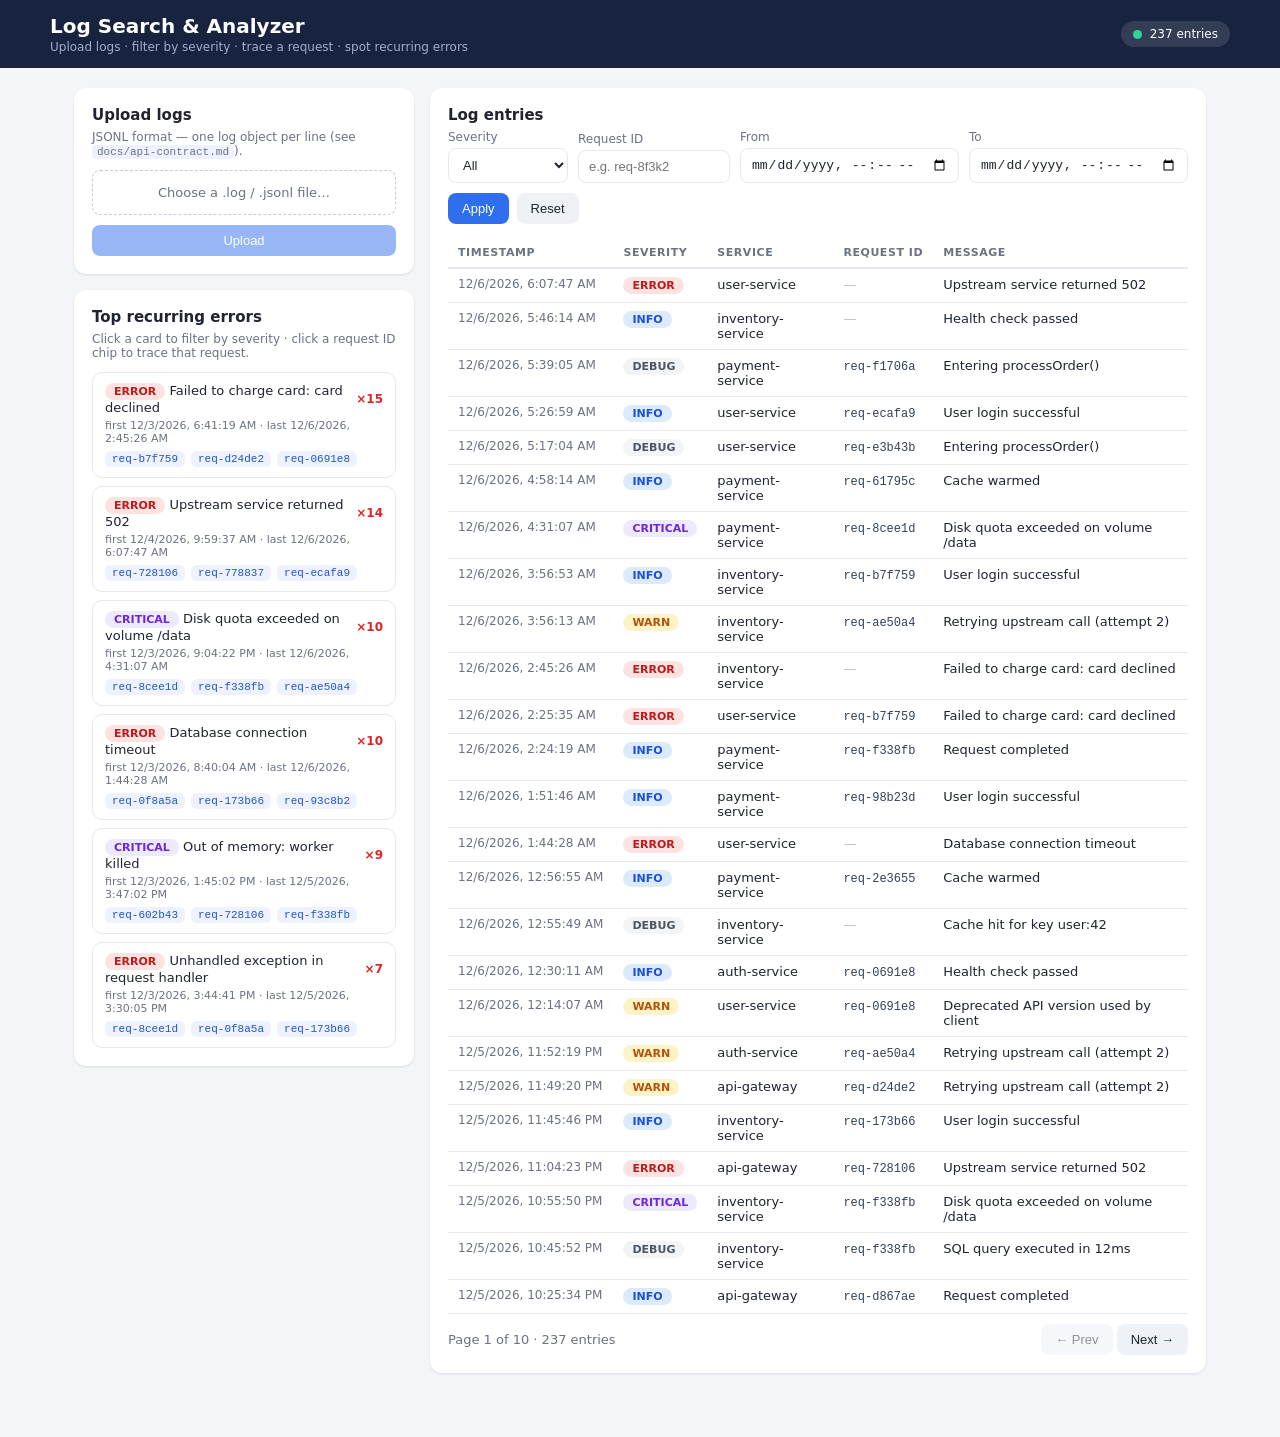
==== frontend/index.html @ 51cb8a6e "initial push for frontend" ====
<!DOCTYPE html>
<html lang="en">
  <head>
    <meta charset="UTF-8" />
    <meta name="viewport" content="width=device-width, initial-scale=1.0" />
    <title>Log Search &amp; Analyzer</title>
    <link rel="stylesheet" href="css/styles.css" />
  </head>
  <body>
    <header class="topbar">
      <div class="topbar-inner">
        <div>
          <h1 class="app-title">Log Search &amp; Analyzer</h1>
          <p class="app-sub">Upload logs · filter by severity · trace a request · spot recurring errors</p>
        </div>
        <div id="healthBadge" class="health-badge health-unknown">
          <span class="dot"></span><span id="healthText">checking…</span>
        </div>
      </div>
    </header>

    <main class="layout">
      <!-- LEFT COLUMN -->
      <section class="col-side">
        <!-- Upload -->
        <div class="card">
          <h2>Upload logs</h2>
          <p class="hint">JSONL format — one log object per line (see <code>docs/api-contract.md</code>).</p>
          <form id="uploadForm">
            <label class="file-drop" for="fileInput">
              <input type="file" id="fileInput" accept=".log,.jsonl,.txt" hidden />
              <span id="fileName" class="file-name">Choose a .log / .jsonl file…</span>
            </label>
            <button type="submit" id="uploadBtn" class="btn btn-primary" disabled>Upload</button>
          </form>
          <div id="uploadResult" class="upload-result hidden"></div>
        </div>

        <!-- Recurring errors -->
        <div class="card">
          <h2>Top recurring errors</h2>
          <p class="hint">Click a card to filter by severity · click a request ID chip to trace that request.</p>
          <div id="statsLoading" class="state-box">Loading error stats…</div>
          <div id="statsEmpty" class="state-box hidden">No errors recorded — nothing is on fire.</div>
          <div id="statsError" class="state-box state-error hidden">
            Could not load stats. <button class="btn-link" id="statsRetry">Retry</button>
          </div>
          <ul id="statsList" class="stats-list hidden"></ul>
        </div>
      </section>

      <!-- MAIN COLUMN -->
      <section class="col-main">
        <!-- Filters -->
        <div class="card">
          <h2>Log entries</h2>
          <div class="filters">
            <label>
              Severity
              <select id="severity">
                <option value="">All</option>
                <option>DEBUG</option>
                <option>INFO</option>
                <option>WARN</option>
                <option>ERROR</option>
                <option>CRITICAL</option>
              </select>
            </label>
            <label class="grow">
              Request ID
              <input type="search" id="requestId" placeholder="e.g. req-8f3k2" />
            </label>
            <label>
              From
              <input type="datetime-local" id="dateFrom" />
            </label>
            <label>
              To
              <input type="datetime-local" id="dateTo" />
            </label>
            <div class="filter-actions">
              <button id="applyBtn" class="btn btn-primary">Apply</button>
              <button id="resetBtn" class="btn btn-ghost">Reset</button>
            </div>
          </div>

          <!-- Table + states -->
          <div class="table-wrap">
            <table class="log-table">
              <thead>
                <tr>
                  <th class="col-ts">Timestamp</th>
                  <th>Severity</th>
                  <th>Service</th>
                  <th>Request ID</th>
                  <th class="col-msg">Message</th>
                </tr>
              </thead>
              <tbody id="logBody"></tbody>
            </table>

            <div id="logLoading" class="state-box">
              <div class="spinner"></div>
              Loading log entries…
            </div>
            <div id="logEmpty" class="state-box hidden">
              <strong>No log entries match these filters.</strong><br />
              Try widening the date range or clearing the request ID.
            </div>
            <div id="logError" class="state-box state-error hidden">
              <span id="logErrorMsg">Could not load log entries.</span>
              <button class="btn-link" id="logRetry">Retry</button>
            </div>
          </div>

          <div class="pagination">
            <span id="pageInfo" class="page-info"></span>
            <div>
              <button id="prevBtn" class="btn btn-ghost" disabled>← Prev</button>
              <button id="nextBtn" class="btn btn-ghost" disabled>Next →</button>
            </div>
          </div>
        </div>
      </section>
    </main>

    <script src="js/mock.js"></script>
    <script src="js/api.js"></script>
    <script src="js/app.js"></script>
  </body>
</html>
---- frontend/css/styles.css ----
:root {
  --bg: #f3f5f9;
  --card: #ffffff;
  --ink: #1f2430;
  --muted: #6b7280;
  --line: #e5e8ef;
  --primary: #2f6fed;
  --primary-dark: #1f56c4;
  --danger: #dc2626;
  --radius: 12px;
  --shadow: 0 1px 3px rgba(16, 24, 40, 0.08), 0 1px 2px rgba(16, 24, 40, 0.04);
}

* { box-sizing: border-box; }

body {
  margin: 0;
  font-family: system-ui, -apple-system, "Segoe UI", Roboto, sans-serif;
  background: var(--bg);
  color: var(--ink);
}

/* ---------- header ---------- */
.topbar {
  background: #17233f;
  color: #fff;
  padding: 14px 24px;
}
.topbar-inner {
  max-width: 1180px;
  margin: 0 auto;
  display: flex;
  align-items: center;
  justify-content: space-between;
  gap: 16px;
  flex-wrap: wrap;
}
.app-title { margin: 0; font-size: 20px; }
.app-sub { margin: 2px 0 0; font-size: 12px; color: #9fb0d0; }

.health-badge {
  display: inline-flex;
  align-items: center;
  gap: 8px;
  font-size: 12px;
  padding: 6px 12px;
  border-radius: 999px;
  background: rgba(255, 255, 255, 0.12);
}
.health-badge .dot { width: 9px; height: 9px; border-radius: 50%; background: #9ca3af; }
.health-ok .dot { background: #34d399; }
.health-down .dot { background: #f87171; }
.health-unknown .dot { background: #fbbf24; }

/* ---------- layout ---------- */
.layout {
  max-width: 1180px;
  margin: 20px auto 48px;
  padding: 0 24px;
  display: grid;
  grid-template-columns: 340px 1fr;
  gap: 16px;
  align-items: start;
}
@media (max-width: 900px) {
  .layout { grid-template-columns: 1fr; }
}

.card {
  background: var(--card);
  border-radius: var(--radius);
  box-shadow: var(--shadow);
  padding: 18px;
  margin-bottom: 16px;
}
.card h2 { margin: 0 0 6px; font-size: 15px; }
.hint { margin: 0 0 12px; font-size: 12px; color: var(--muted); }
.hint code { background: #eef2ff; padding: 1px 5px; border-radius: 4px; font-size: 11px; }

/* ---------- buttons ---------- */
.btn {
  border: 0;
  border-radius: 8px;
  padding: 8px 14px;
  font-size: 13px;
  cursor: pointer;
}
.btn-primary { background: var(--primary); color: #fff; }
.btn-primary:hover:not(:disabled) { background: var(--primary-dark); }
.btn-ghost { background: #eef1f6; color: var(--ink); }
.btn-ghost:hover:not(:disabled) { background: #e2e7ef; }
.btn:disabled { opacity: 0.5; cursor: not-allowed; }
.btn-link { background: none; border: 0; color: var(--primary); cursor: pointer; font-size: inherit; padding: 0; }

/* ---------- upload ---------- */
.file-drop {
  display: block;
  border: 1.5px dashed #c3ccd9;
  border-radius: 8px;
  padding: 14px;
  text-align: center;
  font-size: 13px;
  color: var(--muted);
  cursor: pointer;
  margin-bottom: 10px;
}
.file-drop:hover { border-color: var(--primary); color: var(--primary); }
#uploadBtn { width: 100%; }

.upload-result { margin-top: 12px; font-size: 13px; border-radius: 8px; padding: 10px 12px; }
.upload-result.ok { background: #ecfdf5; border: 1px solid #a7f3d0; }
.upload-result.partial { background: #fffbeb; border: 1px solid #fde68a; }
.upload-result.failed { background: #fef2f2; border: 1px solid #fecaca; }
.upload-result .status-pill {
  display: inline-block;
  font-size: 11px;
  font-weight: 600;
  text-transform: uppercase;
  letter-spacing: 0.04em;
  padding: 2px 8px;
  border-radius: 999px;
  margin-right: 6px;
}
.status-pill.ok { background: #d1fae5; color: #065f46; }
.status-pill.partial { background: #fef3c7; color: #92400e; }
.status-pill.failed { background: #fee2e2; color: #991b1b; }
.upload-errors { margin: 8px 0 0; padding-left: 18px; font-size: 12px; color: #7c2d12; max-height: 140px; overflow: auto; }

/* ---------- filters ---------- */
.filters {
  display: flex;
  flex-wrap: wrap;
  gap: 10px;
  align-items: flex-end;
  margin-bottom: 14px;
}
.filters label { display: flex; flex-direction: column; gap: 4px; font-size: 12px; color: var(--muted); }
.filters label.grow { flex: 1; min-width: 140px; }
.filters select,
.filters input {
  border: 1px solid var(--line);
  border-radius: 8px;
  padding: 8px 10px;
  font-size: 13px;
  background: #fff;
  color: var(--ink);
  min-width: 120px;
}
.filters input:focus, .filters select:focus { outline: 2px solid #bfd4fb; border-color: var(--primary); }
.filter-actions { display: flex; gap: 8px; }

/* ---------- table ---------- */
.table-wrap { min-height: 220px; position: relative; }
.log-table { width: 100%; border-collapse: collapse; font-size: 13px; }
.log-table th {
  text-align: left;
  font-size: 11px;
  text-transform: uppercase;
  letter-spacing: 0.05em;
  color: var(--muted);
  padding: 8px 10px;
  border-bottom: 2px solid var(--line);
  white-space: nowrap;
}
.log-table td { padding: 8px 10px; border-bottom: 1px solid var(--line); vertical-align: top; }
.log-table tbody tr:hover { background: #f8fafc; }
.col-ts { width: 165px; }
.col-msg { min-width: 180px; }
.ts { white-space: nowrap; color: var(--muted); font-size: 12px; }
.req { font-family: ui-monospace, "Cascadia Code", Menlo, monospace; font-size: 12px; color: #334155; }
.req-none { color: #b6bdc9; }

.sev {
  display: inline-block;
  font-size: 11px;
  font-weight: 600;
  padding: 2px 9px;
  border-radius: 999px;
}
.sev-DEBUG { background: #f3f4f6; color: #4b5563; }
.sev-INFO { background: #dbeafe; color: #1d4ed8; }
.sev-WARN { background: #fef3c7; color: #b45309; }
.sev-ERROR { background: #fee2e2; color: #b91c1c; }
.sev-CRITICAL { background: #ede9fe; color: #6d28d9; }

/* ---------- states ---------- */
.state-box {
  padding: 36px 16px;
  text-align: center;
  color: var(--muted);
  font-size: 13px;
}
.state-error { color: var(--danger); }
.hidden { display: none !important; }

.spinner {
  width: 22px; height: 22px;
  border: 3px solid var(--line);
  border-top-color: var(--primary);
  border-radius: 50%;
  margin: 0 auto 10px;
  animation: spin 0.8s linear infinite;
}
@keyframes spin { to { transform: rotate(360deg); } }

/* ---------- pagination ---------- */
.pagination {
  display: flex;
  align-items: center;
  justify-content: space-between;
  margin-top: 10px;
  font-size: 13px;
  color: var(--muted);
}

/* ---------- recurring errors ---------- */
.stats-list { list-style: none; margin: 0; padding: 0; display: flex; flex-direction: column; gap: 8px; }
.stat-item {
  border: 1px solid var(--line);
  border-radius: 10px;
  padding: 10px 12px;
  cursor: pointer;
  transition: border-color 0.15s;
}
.stat-item:hover { border-color: var(--primary); }
.stat-top { display: flex; justify-content: space-between; align-items: center; gap: 8px; }
.stat-msg { font-size: 13px; font-weight: 500; margin: 0; }
.stat-count { font-size: 12px; font-weight: 700; color: var(--danger); white-space: nowrap; }
.stat-meta { font-size: 11px; color: var(--muted); margin: 4px 0 6px; }
.chips { display: flex; flex-wrap: wrap; gap: 6px; }
.chip {
  font-family: ui-monospace, Menlo, monospace;
  font-size: 11px;
  background: #eef2ff;
  color: var(--primary-dark);
  border: 0;
  border-radius: 6px;
  padding: 2px 7px;
  cursor: pointer;
}
.chip:hover { background: #dbe6fd; }
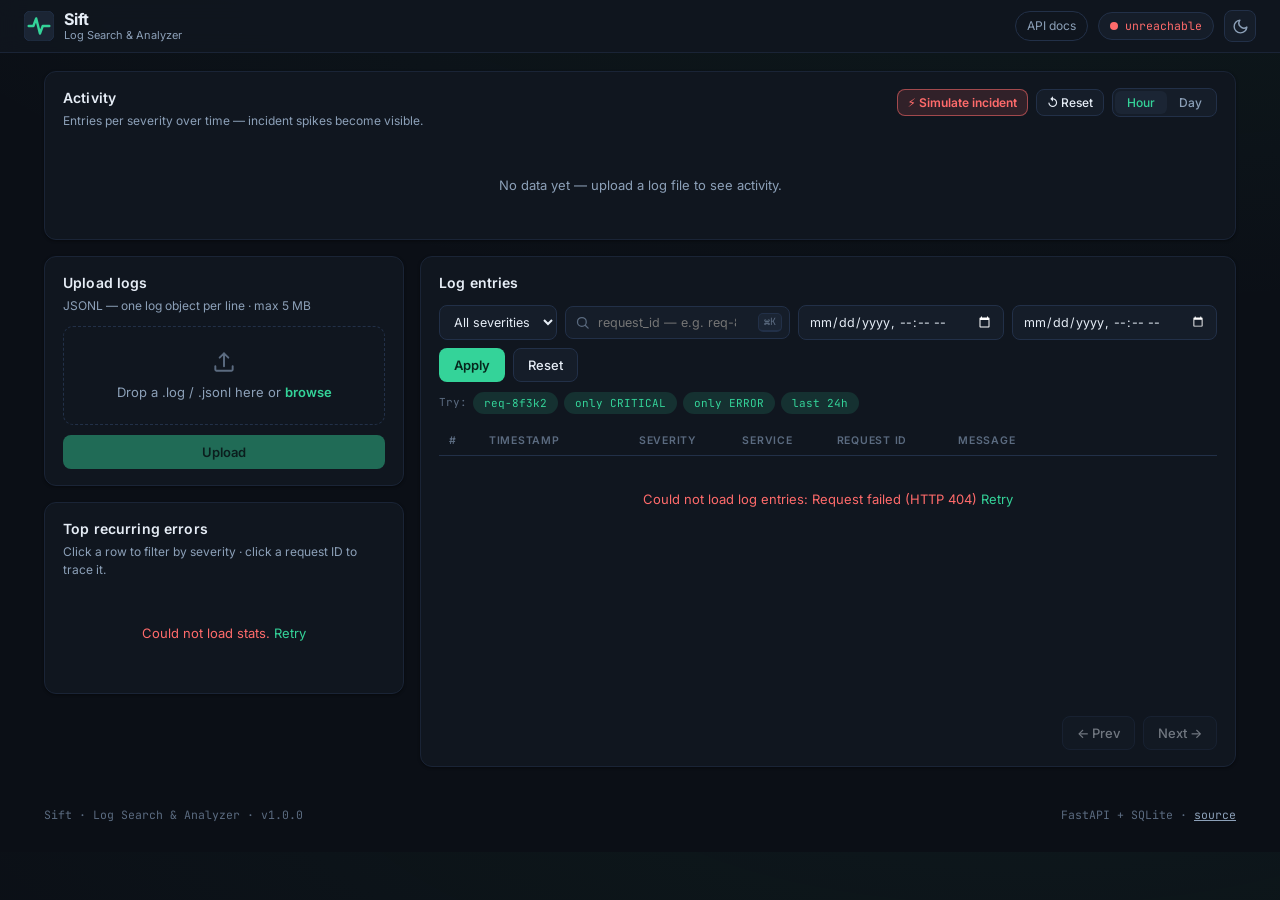
==== commit 3fe9c5a2: "new changes effected on main branch" ====
--- a/frontend/index.html
+++ b/frontend/index.html
@@ -1,128 +1,207 @@
 <!DOCTYPE html>
-<html lang="en">
+<html lang="en" data-theme="dark">
   <head>
     <meta charset="UTF-8" />
     <meta name="viewport" content="width=device-width, initial-scale=1.0" />
-    <title>Log Search &amp; Analyzer</title>
+    <title>Sift — Log Search &amp; Analyzer</title>
+    <link rel="icon" href="data:image/svg+xml,%3Csvg xmlns='http://www.w3.org/2000/svg' viewBox='0 0 32 32'%3E%3Crect width='32' height='32' rx='7' fill='%230d1117'/%3E%3Cpath d='M5 16h5l3-8 4 16 3-8h7' stroke='%2334d399' stroke-width='2.6' fill='none' stroke-linecap='round' stroke-linejoin='round'/%3E%3C/svg%3E" />
+    <link rel="preconnect" href="https://fonts.googleapis.com" />
+    <link rel="preconnect" href="https://fonts.gstatic.com" crossorigin />
+    <link href="https://fonts.googleapis.com/css2?family=Inter:wght@400;500;600;700&family=JetBrains+Mono:wght@400;500;600&display=swap" rel="stylesheet" />
     <link rel="stylesheet" href="css/styles.css" />
   </head>
   <body>
     <header class="topbar">
       <div class="topbar-inner">
-        <div>
-          <h1 class="app-title">Log Search &amp; Analyzer</h1>
-          <p class="app-sub">Upload logs · filter by severity · trace a request · spot recurring errors</p>
-        </div>
-        <div id="healthBadge" class="health-badge health-unknown">
-          <span class="dot"></span><span id="healthText">checking…</span>
+        <a class="brand" href="/" aria-label="Sift home">
+          <svg class="brand-mark" viewBox="0 0 32 32" aria-hidden="true">
+            <rect width="32" height="32" rx="7" class="brand-tile" />
+            <path d="M5 16h5l3-8 4 16 3-8h7" class="brand-pulse" />
+          </svg>
+          <span class="brand-text">
+            <strong>Sift</strong>
+            <small>Log Search &amp; Analyzer</small>
+          </span>
+        </a>
+        <div class="topbar-actions">
+          <a class="chip-link" href="/docs" target="_blank" rel="noopener">API&nbsp;docs</a>
+          <div id="healthBadge" class="health-badge health-unknown" title="API status">
+            <span class="dot"></span><span id="healthText">checking…</span>
+          </div>
+          <button id="themeToggle" class="icon-btn" type="button" title="Toggle light / dark theme" aria-label="Toggle theme">
+            <svg class="ic-moon" viewBox="0 0 24 24"><path d="M21 12.8A9 9 0 1 1 11.2 3a7 7 0 0 0 9.8 9.8Z"/></svg>
+            <svg class="ic-sun" viewBox="0 0 24 24"><circle cx="12" cy="12" r="4"/><path d="M12 2v2m0 16v2M4.9 4.9l1.4 1.4m11.4 11.4 1.4 1.4M2 12h2m16 0h2M4.9 19.1l1.4-1.4M17.7 6.3l1.4-1.4"/></svg>
+          </button>
         </div>
       </div>
     </header>
 
     <main class="layout">
-      <!-- LEFT COLUMN -->
-      <section class="col-side">
-        <!-- Upload -->
-        <div class="card">
-          <h2>Upload logs</h2>
-          <p class="hint">JSONL format — one log object per line (see <code>docs/api-contract.md</code>).</p>
-          <form id="uploadForm">
-            <label class="file-drop" for="fileInput">
-              <input type="file" id="fileInput" accept=".log,.jsonl,.txt" hidden />
-              <span id="fileName" class="file-name">Choose a .log / .jsonl file…</span>
-            </label>
-            <button type="submit" id="uploadBtn" class="btn btn-primary" disabled>Upload</button>
-          </form>
-          <div id="uploadResult" class="upload-result hidden"></div>
+      <!-- Active error streak alert -->
+      <div id="streakStrip" class="streak-strip hidden" role="alert">
+        <span class="streak-ic" aria-hidden="true">⚠</span>
+        <span class="streak-title">Active error streaks</span>
+        <span id="streakChips" class="streak-chips"></span>
+      </div>
+
+      <!-- Timeline chart -->
+      <section class="card chart-card" aria-label="Log volume over time">
+        <div class="card-head">
+          <div>
+            <h2>Activity</h2>
+            <p class="hint">Entries per severity over time — incident spikes become visible.</p>
+          </div>
+          <div class="card-head-actions">
+            <button id="demoIncidentBtn" class="btn btn-fire btn-sm" type="button" title="Inject a scripted multi-service incident">⚡ Simulate incident</button>
+            <button id="demoResetBtn" class="btn btn-ghost btn-sm" type="button" title="Wipe and reseed the baseline demo data">↺ Reset</button>
+            <div class="seg" role="group" aria-label="Bucket size">
+              <button id="bucketHour" class="seg-btn active" type="button">Hour</button>
+              <button id="bucketDay" class="seg-btn" type="button">Day</button>
+            </div>
+          </div>
         </div>
-
-        <!-- Recurring errors -->
-        <div class="card">
-          <h2>Top recurring errors</h2>
-          <p class="hint">Click a card to filter by severity · click a request ID chip to trace that request.</p>
-          <div id="statsLoading" class="state-box">Loading error stats…</div>
-          <div id="statsEmpty" class="state-box hidden">No errors recorded — nothing is on fire.</div>
-          <div id="statsError" class="state-box state-error hidden">
-            Could not load stats. <button class="btn-link" id="statsRetry">Retry</button>
-          </div>
-          <ul id="statsList" class="stats-list hidden"></ul>
-        </div>
+        <div id="chartLoading" class="chart-skeleton" aria-hidden="true"></div>
+        <div id="chart" class="chart hidden" role="img" aria-label="Stacked bar chart of log volume"></div>
+        <div id="chartEmpty" class="state-box hidden">No data yet — upload a log file to see activity.</div>
+        <div id="chartLegend" class="legend hidden"></div>
       </section>
 
-      <!-- MAIN COLUMN -->
-      <section class="col-main">
-        <!-- Filters -->
-        <div class="card">
-          <h2>Log entries</h2>
-          <div class="filters">
-            <label>
-              Severity
-              <select id="severity">
-                <option value="">All</option>
+      <div class="grid">
+        <!-- LEFT -->
+        <section class="col-side">
+          <!-- Upload -->
+          <div class="card">
+            <h2>Upload logs</h2>
+            <p class="hint">JSONL — one log object per line · max 5 MB</p>
+            <form id="uploadForm">
+              <label class="drop-zone" id="dropZone" for="fileInput">
+                <input type="file" id="fileInput" accept=".log,.jsonl,.txt" hidden />
+                <svg class="dz-icon" viewBox="0 0 24 24"><path d="M12 16V4m0 0 4 4m-4-4L8 8M4 16v3a1 1 0 0 0 1 1h14a1 1 0 0 0 1-1v-3"/></svg>
+                <span id="fileName" class="dz-text">Drop a .log / .jsonl here or <span class="dz-browse">browse</span></span>
+              </label>
+              <button type="submit" id="uploadBtn" class="btn btn-primary" disabled>Upload</button>
+            </form>
+            <div id="uploadResult" class="upload-result hidden"></div>
+          </div>
+
+          <!-- Recurring errors -->
+          <div class="card">
+            <h2>Top recurring errors</h2>
+            <p class="hint">Click a row to filter by severity · click a request ID to trace it.</p>
+            <div id="statsLoading" class="skel-stack">
+              <div class="skel-line"></div><div class="skel-line"></div><div class="skel-line w70"></div><div class="skel-line w50"></div>
+            </div>
+            <div id="statsEmpty" class="state-box hidden">
+              <svg class="state-icon ok-ic" viewBox="0 0 24 24"><path d="M20 6 9 17l-5-5"/></svg>
+              No errors recorded — nothing is on fire.
+            </div>
+            <div id="statsError" class="state-box state-error hidden">
+              Could not load stats. <button class="btn-link" id="statsRetry">Retry</button>
+            </div>
+            <ul id="statsList" class="stats-list hidden"></ul>
+          </div>
+        </section>
+
+        <!-- MAIN -->
+        <section class="col-main">
+          <div class="card table-card">
+            <h2>Log entries</h2>
+            <div class="querybar">
+              <select id="severity" aria-label="Severity">
+                <option value="">All severities</option>
                 <option>DEBUG</option>
                 <option>INFO</option>
                 <option>WARN</option>
                 <option>ERROR</option>
                 <option>CRITICAL</option>
               </select>
-            </label>
-            <label class="grow">
-              Request ID
-              <input type="search" id="requestId" placeholder="e.g. req-8f3k2" />
-            </label>
-            <label>
-              From
-              <input type="datetime-local" id="dateFrom" />
-            </label>
-            <label>
-              To
-              <input type="datetime-local" id="dateTo" />
-            </label>
-            <div class="filter-actions">
+              <div class="req-wrap">
+                <svg class="req-ic" viewBox="0 0 24 24"><circle cx="11" cy="11" r="7"/><path d="m21 21-4.3-4.3"/></svg>
+                <input type="search" id="requestId" class="mono" placeholder="request_id — e.g. req-8f3k2" aria-label="Request ID" />
+                <kbd class="kbd">⌘K</kbd>
+              </div>
+              <input type="datetime-local" id="dateFrom" aria-label="From" />
+              <input type="datetime-local" id="dateTo" aria-label="To" />
               <button id="applyBtn" class="btn btn-primary">Apply</button>
               <button id="resetBtn" class="btn btn-ghost">Reset</button>
             </div>
-          </div>
-
-          <!-- Table + states -->
-          <div class="table-wrap">
-            <table class="log-table">
-              <thead>
-                <tr>
-                  <th class="col-ts">Timestamp</th>
-                  <th>Severity</th>
-                  <th>Service</th>
-                  <th>Request ID</th>
-                  <th class="col-msg">Message</th>
-                </tr>
-              </thead>
-              <tbody id="logBody"></tbody>
-            </table>
-
-            <div id="logLoading" class="state-box">
-              <div class="spinner"></div>
-              Loading log entries…
-            </div>
-            <div id="logEmpty" class="state-box hidden">
-              <strong>No log entries match these filters.</strong><br />
-              Try widening the date range or clearing the request ID.
-            </div>
-            <div id="logError" class="state-box state-error hidden">
-              <span id="logErrorMsg">Could not load log entries.</span>
-              <button class="btn-link" id="logRetry">Retry</button>
-            </div>
-          </div>
-
-          <div class="pagination">
-            <span id="pageInfo" class="page-info"></span>
-            <div>
-              <button id="prevBtn" class="btn btn-ghost" disabled>← Prev</button>
-              <button id="nextBtn" class="btn btn-ghost" disabled>Next →</button>
-            </div>
-          </div>
+
+            <div class="chips-row" aria-label="Example queries">
+              <span class="chips-label">Try:</span>
+              <button class="chip-try" data-request-id="req-8f3k2">req-8f3k2</button>
+              <button class="chip-try" data-severity="CRITICAL">only CRITICAL</button>
+              <button class="chip-try" data-severity="ERROR">only ERROR</button>
+              <button class="chip-try" data-last24="1">last 24h</button>
+            </div>
+
+            <div class="table-wrap">
+              <table class="log-table">
+                <thead>
+                  <tr>
+                    <th class="col-n">#</th>
+                    <th class="col-ts">Timestamp</th>
+                    <th>Severity</th>
+                    <th>Service</th>
+                    <th>Request ID</th>
+                    <th class="col-msg">Message</th>
+                  </tr>
+                </thead>
+                <tbody id="logBody"></tbody>
+                <tbody id="logSkeleton" class="hidden"></tbody>
+              </table>
+
+              <div id="logEmpty" class="state-box hidden">
+                <svg class="state-icon" viewBox="0 0 24 24"><circle cx="11" cy="11" r="7"/><path d="m21 21-4.3-4.3"/></svg>
+                <strong>No log entries match.</strong><br />
+                Try widening the date range or <button class="btn-link" id="clearFiltersLink">clearing the filters</button>.
+              </div>
+              <div id="logError" class="state-box state-error hidden">
+                <span id="logErrorMsg">Could not load log entries.</span>
+                <button class="btn-link" id="logRetry">Retry</button>
+              </div>
+            </div>
+
+            <div class="pagination">
+              <span id="pageInfo" class="page-info"></span>
+              <div class="pager-btns">
+                <button id="prevBtn" class="btn btn-ghost" disabled>← Prev</button>
+                <button id="nextBtn" class="btn btn-ghost" disabled>Next →</button>
+              </div>
+            </div>
+          </div>
+        </section>
+      </div>
+    </main>
+
+    <!-- Request trace drawer -->
+    <div id="traceOverlay" class="overlay hidden" aria-hidden="true">
+      <aside class="trace-panel" role="dialog" aria-modal="true" aria-label="Request trace">
+        <header class="trace-head">
+          <div class="trace-title">
+            <span class="trace-label">Request trace</span>
+            <button id="traceIdBtn" class="trace-id mono" title="Copy request ID"></button>
+          </div>
+          <div class="trace-actions">
+            <button id="traceCopyLink" class="btn btn-ghost btn-sm" title="Copy link to this trace">Copy link</button>
+            <button id="traceClose" class="icon-btn" title="Close (Esc)" aria-label="Close trace">
+              <svg viewBox="0 0 24 24"><path d="M18 6 6 18M6 6l12 12"/></svg>
+            </button>
+          </div>
+        </header>
+        <div id="traceMeta" class="trace-meta"></div>
+        <div id="traceLoading" class="skel-stack">
+          <div class="skel-line"></div><div class="skel-line w70"></div><div class="skel-line w50"></div>
         </div>
-      </section>
-    </main>
+        <div id="traceEmpty" class="state-box hidden">No entries found for this request ID.</div>
+        <div id="traceError" class="state-box state-error hidden">Could not load the trace. <button class="btn-link" id="traceRetry">Retry</button></div>
+        <ol id="traceSteps" class="trace-steps hidden"></ol>
+      </aside>
+    </div>
+
+    <footer class="footer">
+      <span>Sift · Log Search &amp; Analyzer · v1.0.0</span>
+      <span class="footer-right">FastAPI + SQLite · <a href="https://github.com/kigbanib/20-log-search-and-analyzer" target="_blank" rel="noopener">source</a></span>
+    </footer>
 
     <script src="js/mock.js"></script>
     <script src="js/api.js"></script>
--- a/frontend/css/styles.css
+++ b/frontend/css/styles.css
@@ -1,241 +1,518 @@
+/* ============================================================
+   Sift — Log Search & Analyzer
+   "Observability console" theme. Dark-first with light toggle.
+   Theming = CSS variables only; components never hard-code color.
+   ============================================================ */
+
 :root {
-  --bg: #f3f5f9;
-  --card: #ffffff;
-  --ink: #1f2430;
-  --muted: #6b7280;
-  --line: #e5e8ef;
-  --primary: #2f6fed;
-  --primary-dark: #1f56c4;
+  color-scheme: dark;
+  --bg: #0b0f16;
+  --surface: #10161f;
+  --surface-2: #151d29;
+  --surface-3: #1b2534;
+  --line: #223048;
+  --line-soft: #1a2436;
+  --ink: #e6edf6;
+  --muted: #8ca0b8;
+  --faint: #5b6b80;
+  --accent: #34d399;
+  --accent-dim: rgba(52, 211, 153, 0.14);
+  --accent-ink: #06281d;
+  --danger: #ff6b6b;
+  --mono: "JetBrains Mono", ui-monospace, "Cascadia Code", Menlo, monospace;
+  --sans: "Inter", system-ui, -apple-system, "Segoe UI", Roboto, sans-serif;
+  /* severity */
+  --sev-debug: #8b98a9;
+  --sev-info: #5aa9ff;
+  --sev-warn: #f5a97f;
+  --sev-error: #ff6b6b;
+  --sev-critical: #c792ea;
+  --shadow: 0 1px 3px rgba(0, 0, 0, 0.4);
+  --radius: 12px;
+}
+
+[data-theme="light"] {
+  color-scheme: light;
+  --bg: #f2f5fa;
+  --surface: #ffffff;
+  --surface-2: #f6f8fc;
+  --surface-3: #eef2f9;
+  --line: #dbe4f0;
+  --line-soft: #e8edf5;
+  --ink: #1c2430;
+  --muted: #5f7089;
+  --faint: #94a3b8;
+  --accent: #0c9f70;
+  --accent-dim: rgba(12, 159, 112, 0.12);
+  --accent-ink: #ffffff;
   --danger: #dc2626;
-  --radius: 12px;
-  --shadow: 0 1px 3px rgba(16, 24, 40, 0.08), 0 1px 2px rgba(16, 24, 40, 0.04);
+  --sev-debug: #64748b;
+  --sev-info: #2563eb;
+  --sev-warn: #b45309;
+  --sev-error: #dc2626;
+  --sev-critical: #7c3aed;
+  --shadow: 0 1px 3px rgba(16, 24, 40, 0.08);
 }
 
 * { box-sizing: border-box; }
 
 body {
   margin: 0;
-  font-family: system-ui, -apple-system, "Segoe UI", Roboto, sans-serif;
-  background: var(--bg);
+  font-family: var(--sans);
+  background:
+    radial-gradient(1200px 400px at 80% -10%, rgba(52, 211, 153, 0.05), transparent),
+    var(--bg);
   color: var(--ink);
-}
+  font-size: 14px;
+  line-height: 1.45;
+}
+
+.mono { font-family: var(--mono); }
 
 /* ---------- header ---------- */
 .topbar {
-  background: #17233f;
-  color: #fff;
-  padding: 14px 24px;
+  position: sticky;
+  top: 0;
+  z-index: 30;
+  background: color-mix(in srgb, var(--surface) 88%, transparent);
+  backdrop-filter: blur(10px);
+  border-bottom: 1px solid var(--line-soft);
+  padding: 10px 24px;
 }
 .topbar-inner {
-  max-width: 1180px;
+  max-width: 1240px;
   margin: 0 auto;
   display: flex;
   align-items: center;
   justify-content: space-between;
-  gap: 16px;
+  gap: 14px;
   flex-wrap: wrap;
 }
-.app-title { margin: 0; font-size: 20px; }
-.app-sub { margin: 2px 0 0; font-size: 12px; color: #9fb0d0; }
+.brand { display: inline-flex; align-items: center; gap: 10px; text-decoration: none; color: var(--ink); }
+.brand-mark { width: 30px; height: 30px; }
+.brand-tile { fill: var(--surface-3); stroke: var(--line); }
+.brand-pulse { fill: none; stroke: var(--accent); stroke-width: 2.6; stroke-linecap: round; stroke-linejoin: round; }
+.brand-text { display: flex; flex-direction: column; line-height: 1.1; }
+.brand-text strong { font-size: 16px; letter-spacing: 0.01em; }
+.brand-text small { font-size: 11px; color: var(--muted); }
+
+.topbar-actions { display: flex; align-items: center; gap: 10px; }
+.chip-link {
+  font-size: 12px;
+  color: var(--muted);
+  text-decoration: none;
+  border: 1px solid var(--line);
+  border-radius: 999px;
+  padding: 5px 11px;
+}
+.chip-link:hover { color: var(--accent); border-color: var(--accent); }
 
 .health-badge {
   display: inline-flex;
   align-items: center;
-  gap: 8px;
-  font-size: 12px;
-  padding: 6px 12px;
+  gap: 7px;
+  font-family: var(--mono);
+  font-size: 11.5px;
+  padding: 5px 11px;
   border-radius: 999px;
-  background: rgba(255, 255, 255, 0.12);
-}
-.health-badge .dot { width: 9px; height: 9px; border-radius: 50%; background: #9ca3af; }
-.health-ok .dot { background: #34d399; }
-.health-down .dot { background: #f87171; }
-.health-unknown .dot { background: #fbbf24; }
+  background: var(--surface-2);
+  border: 1px solid var(--line);
+  color: var(--muted);
+}
+.health-badge .dot { width: 8px; height: 8px; border-radius: 50%; background: var(--faint); }
+.health-ok .dot { background: var(--accent); box-shadow: 0 0 8px var(--accent); animation: pulse 2.4s infinite; }
+.health-ok { color: var(--accent); }
+.health-down .dot { background: var(--danger); }
+.health-down { color: var(--danger); }
+@keyframes pulse { 50% { opacity: 0.55; } }
+
+.icon-btn {
+  display: inline-flex;
+  align-items: center;
+  justify-content: center;
+  width: 32px; height: 32px;
+  border-radius: 8px;
+  border: 1px solid var(--line);
+  background: var(--surface-2);
+  color: var(--muted);
+  cursor: pointer;
+}
+.icon-btn:hover { color: var(--accent); border-color: var(--accent); }
+.icon-btn svg { width: 17px; height: 17px; fill: none; stroke: currentColor; stroke-width: 2; stroke-linecap: round; stroke-linejoin: round; }
+.ic-sun { display: none; }
+[data-theme="light"] .ic-sun { display: block; }
+[data-theme="light"] .ic-moon { display: none; }
 
 /* ---------- layout ---------- */
 .layout {
-  max-width: 1180px;
-  margin: 20px auto 48px;
+  max-width: 1240px;
+  margin: 18px auto 40px;
   padding: 0 24px;
-  display: grid;
-  grid-template-columns: 340px 1fr;
+  display: flex;
+  flex-direction: column;
   gap: 16px;
-  align-items: start;
-}
-@media (max-width: 900px) {
-  .layout { grid-template-columns: 1fr; }
-}
+}
+.grid { display: grid; grid-template-columns: 360px 1fr; gap: 16px; align-items: start; }
+@media (max-width: 960px) { .grid { grid-template-columns: 1fr; } }
 
 .card {
-  background: var(--card);
+  background: var(--surface);
+  border: 1px solid var(--line-soft);
   border-radius: var(--radius);
   box-shadow: var(--shadow);
-  padding: 18px;
-  margin-bottom: 16px;
-}
-.card h2 { margin: 0 0 6px; font-size: 15px; }
+  padding: 16px 18px;
+}
+.col-side .card + .card { margin-top: 16px; }
+.card h2 { margin: 0 0 4px; font-size: 14px; font-weight: 600; letter-spacing: 0.01em; }
 .hint { margin: 0 0 12px; font-size: 12px; color: var(--muted); }
-.hint code { background: #eef2ff; padding: 1px 5px; border-radius: 4px; font-size: 11px; }
+.card-head { display: flex; align-items: flex-start; justify-content: space-between; gap: 10px; }
 
 /* ---------- buttons ---------- */
 .btn {
-  border: 0;
+  border: 1px solid transparent;
   border-radius: 8px;
   padding: 8px 14px;
   font-size: 13px;
+  font-weight: 500;
+  font-family: var(--sans);
   cursor: pointer;
-}
-.btn-primary { background: var(--primary); color: #fff; }
-.btn-primary:hover:not(:disabled) { background: var(--primary-dark); }
-.btn-ghost { background: #eef1f6; color: var(--ink); }
-.btn-ghost:hover:not(:disabled) { background: #e2e7ef; }
-.btn:disabled { opacity: 0.5; cursor: not-allowed; }
-.btn-link { background: none; border: 0; color: var(--primary); cursor: pointer; font-size: inherit; padding: 0; }
+  transition: transform 0.06s ease, background 0.15s, border-color 0.15s, color 0.15s;
+}
+.btn:active:not(:disabled) { transform: translateY(1px); }
+.btn-primary { background: var(--accent); color: var(--accent-ink); font-weight: 600; }
+.btn-primary:hover:not(:disabled) { filter: brightness(1.1); }
+.btn-ghost { background: var(--surface-2); color: var(--ink); border-color: var(--line); }
+.btn-ghost:hover:not(:disabled) { border-color: var(--accent); color: var(--accent); }
+.btn-sm { padding: 5px 10px; font-size: 12px; }
+.btn:disabled { opacity: 0.45; cursor: not-allowed; }
+.btn-link { background: none; border: 0; color: var(--accent); cursor: pointer; font-size: inherit; padding: 0; font-family: inherit; }
+.btn-fire {
+  background: color-mix(in srgb, var(--sev-error) 14%, transparent);
+  color: var(--sev-error);
+  border-color: color-mix(in srgb, var(--sev-error) 55%, transparent);
+  font-weight: 600;
+}
+.btn-fire:hover:not(:disabled) { background: color-mix(in srgb, var(--sev-error) 26%, transparent); }
+.card-head-actions { display: flex; align-items: center; gap: 8px; flex-wrap: wrap; justify-content: flex-end; }
+
+/* ---------- error streak alert strip ---------- */
+.streak-strip {
+  display: flex;
+  align-items: center;
+  gap: 10px;
+  flex-wrap: wrap;
+  padding: 10px 14px;
+  border-radius: var(--radius);
+  background: color-mix(in srgb, var(--sev-error) 10%, transparent);
+  border: 1px solid color-mix(in srgb, var(--sev-error) 45%, transparent);
+  color: var(--sev-error);
+  animation: stripIn 0.25s ease;
+}
+@keyframes stripIn { from { opacity: 0; transform: translateY(-4px); } }
+.streak-ic { font-size: 15px; animation: pulse 1.6s infinite; }
+.streak-title { font-size: 12px; font-weight: 700; text-transform: uppercase; letter-spacing: 0.06em; }
+.streak-chips { display: flex; gap: 8px; flex-wrap: wrap; }
+.streak-chip {
+  display: inline-flex;
+  align-items: center;
+  gap: 7px;
+  font-family: var(--mono);
+  font-size: 11.5px;
+  background: var(--surface);
+  border: 1px solid var(--line);
+  color: var(--ink);
+  border-radius: 999px;
+  padding: 4px 11px;
+  cursor: pointer;
+}
+.streak-chip:hover { border-color: var(--sev-error); }
+.streak-chip strong { color: var(--sev-error); }
+
+/* ---------- chart ---------- */
+.chart-card { padding-bottom: 10px; }
+.seg { display: inline-flex; background: var(--surface-2); border: 1px solid var(--line); border-radius: 8px; padding: 2px; }
+.seg-btn {
+  border: 0; background: none; color: var(--muted);
+  font-size: 12px; font-family: var(--sans); font-weight: 500;
+  padding: 4px 12px; border-radius: 6px; cursor: pointer;
+}
+.seg-btn.active { background: var(--surface-3); color: var(--accent); }
+
+.chart {
+  display: flex;
+  align-items: flex-end;
+  gap: 2px;
+  height: 128px;
+  margin-top: 8px;
+  border-bottom: 1px solid var(--line-soft);
+  padding: 0 2px;
+}
+.chart-col {
+  flex: 1;
+  min-width: 3px;
+  display: flex;
+  flex-direction: column-reverse;
+  border-top-left-radius: 2px;
+  border-top-right-radius: 2px;
+  overflow: hidden;
+}
+.chart-col:hover { outline: 1px solid var(--faint); outline-offset: 1px; }
+.chart-col > span { display: block; width: 100%; }
+.c-DEBUG { background: var(--sev-debug); }
+.c-INFO { background: var(--sev-info); }
+.c-WARN { background: var(--sev-warn); }
+.c-ERROR { background: var(--sev-error); }
+.c-CRITICAL { background: var(--sev-critical); }
+.legend { display: flex; flex-wrap: wrap; gap: 12px; margin-top: 8px; font-size: 11px; color: var(--muted); }
+.legend span { display: inline-flex; align-items: center; gap: 5px; font-family: var(--mono); }
+.legend i { width: 9px; height: 9px; border-radius: 2px; display: inline-block; }
+.chart-skeleton { height: 128px; margin-top: 8px; border-radius: 6px; }
+
+/* ---------- skeleton shimmer ---------- */
+.chart-skeleton, .skel-line, .skel-bar {
+  background: linear-gradient(100deg, var(--surface-2) 40%, var(--surface-3) 50%, var(--surface-2) 60%);
+  background-size: 200% 100%;
+  animation: shimmer 1.4s infinite linear;
+}
+@keyframes shimmer { to { background-position: -200% 0; } }
+.skel-line { height: 13px; border-radius: 5px; margin: 9px 0; }
+.skel-line.w70 { width: 70%; }
+.skel-line.w50 { width: 50%; }
+.skel-stack { padding: 8px 0; }
+tr.skel-row td { padding: 9px 10px; border-bottom: 1px solid var(--line-soft); }
+tr.skel-row .skel-bar { display: block; height: 12px; border-radius: 4px; }
 
 /* ---------- upload ---------- */
-.file-drop {
-  display: block;
-  border: 1.5px dashed #c3ccd9;
-  border-radius: 8px;
-  padding: 14px;
+.drop-zone {
+  display: flex;
+  flex-direction: column;
+  align-items: center;
+  gap: 8px;
+  border: 1.5px dashed var(--line);
+  border-radius: 10px;
+  padding: 22px 14px;
   text-align: center;
   font-size: 13px;
   color: var(--muted);
   cursor: pointer;
   margin-bottom: 10px;
-}
-.file-drop:hover { border-color: var(--primary); color: var(--primary); }
+  transition: border-color 0.15s, background 0.15s, box-shadow 0.15s;
+}
+.drop-zone:hover, .drop-zone.dragover {
+  border-color: var(--accent);
+  background: var(--accent-dim);
+  box-shadow: 0 0 0 3px var(--accent-dim);
+}
+.drop-zone.dragover .dz-icon { color: var(--accent); transform: translateY(-2px); }
+.dz-icon { width: 26px; height: 26px; fill: none; stroke: var(--faint); stroke-width: 1.8; stroke-linecap: round; stroke-linejoin: round; transition: all 0.15s; }
+.dz-browse { color: var(--accent); font-weight: 600; }
 #uploadBtn { width: 100%; }
 
-.upload-result { margin-top: 12px; font-size: 13px; border-radius: 8px; padding: 10px 12px; }
-.upload-result.ok { background: #ecfdf5; border: 1px solid #a7f3d0; }
-.upload-result.partial { background: #fffbeb; border: 1px solid #fde68a; }
-.upload-result.failed { background: #fef2f2; border: 1px solid #fecaca; }
+.upload-result { margin-top: 12px; font-size: 13px; border-radius: 10px; padding: 11px 12px; border: 1px solid var(--line); background: var(--surface-2); }
 .upload-result .status-pill {
   display: inline-block;
-  font-size: 11px;
-  font-weight: 600;
-  text-transform: uppercase;
-  letter-spacing: 0.04em;
-  padding: 2px 8px;
-  border-radius: 999px;
-  margin-right: 6px;
-}
-.status-pill.ok { background: #d1fae5; color: #065f46; }
-.status-pill.partial { background: #fef3c7; color: #92400e; }
-.status-pill.failed { background: #fee2e2; color: #991b1b; }
-.upload-errors { margin: 8px 0 0; padding-left: 18px; font-size: 12px; color: #7c2d12; max-height: 140px; overflow: auto; }
-
-/* ---------- filters ---------- */
-.filters {
-  display: flex;
-  flex-wrap: wrap;
-  gap: 10px;
-  align-items: flex-end;
-  margin-bottom: 14px;
-}
-.filters label { display: flex; flex-direction: column; gap: 4px; font-size: 12px; color: var(--muted); }
-.filters label.grow { flex: 1; min-width: 140px; }
-.filters select,
-.filters input {
+  font-size: 10.5px; font-weight: 700; text-transform: uppercase; letter-spacing: 0.06em;
+  padding: 2px 8px; border-radius: 999px; margin-right: 6px;
+}
+.status-pill.ok { background: var(--accent-dim); color: var(--accent); }
+.status-pill.partial { background: rgba(245, 169, 127, 0.16); color: var(--sev-warn); }
+.status-pill.failed { background: rgba(255, 107, 107, 0.14); color: var(--sev-error); }
+.ratio-bar { display: flex; height: 6px; border-radius: 4px; overflow: hidden; margin: 9px 0 4px; background: var(--surface-3); }
+.ratio-bar .rp { background: var(--accent); }
+.ratio-bar .rf { background: var(--sev-error); }
+.ratio-legend { display: flex; justify-content: space-between; font-family: var(--mono); font-size: 11px; color: var(--muted); }
+.upload-errors { margin: 8px 0 0; padding-left: 18px; font-size: 12px; color: var(--sev-warn); max-height: 140px; overflow: auto; font-family: var(--mono); }
+
+/* ---------- stats list ---------- */
+.stats-list { list-style: none; margin: 0; padding: 0; display: flex; flex-direction: column; gap: 7px; }
+.stat-item {
+  position: relative;
+  border: 1px solid var(--line-soft);
+  border-radius: 10px;
+  padding: 9px 12px;
+  cursor: pointer;
+  overflow: hidden;
+  transition: border-color 0.15s;
+}
+.stat-item:hover { border-color: var(--accent); }
+.stat-item .bar { position: absolute; inset: 0; background: var(--accent-dim); opacity: 0.5; z-index: 0; }
+.stat-item > * { position: relative; z-index: 1; }
+.stat-top { display: flex; justify-content: space-between; align-items: center; gap: 8px; }
+.stat-msg { font-size: 12.5px; font-weight: 500; margin: 0; display: flex; align-items: center; gap: 8px; font-family: var(--mono); overflow: hidden; text-overflow: ellipsis; white-space: nowrap; }
+.stat-count { font-size: 12px; font-weight: 700; color: var(--sev-error); font-family: var(--mono); white-space: nowrap; }
+.stat-rank { color: var(--faint); font-family: var(--mono); font-size: 11px; width: 18px; }
+.stat-meta { font-size: 11px; color: var(--muted); margin: 4px 0 6px; font-family: var(--mono); }
+.sev-dot { width: 8px; height: 8px; border-radius: 50%; flex-shrink: 0; }
+.chips { display: flex; flex-wrap: wrap; gap: 5px; }
+.chip {
+  font-family: var(--mono);
+  font-size: 10.5px;
+  background: var(--surface-3);
+  color: var(--sev-info);
+  border: 1px solid var(--line);
+  border-radius: 6px;
+  padding: 2px 7px;
+  cursor: pointer;
+}
+.chip:hover { border-color: var(--sev-info); }
+
+/* ---------- query bar ---------- */
+.table-card h2 { margin-bottom: 12px; }
+.querybar { display: flex; flex-wrap: wrap; gap: 8px; align-items: center; margin-bottom: 10px; }
+.querybar select, .querybar input {
+  background: var(--surface-2);
   border: 1px solid var(--line);
   border-radius: 8px;
   padding: 8px 10px;
-  font-size: 13px;
-  background: #fff;
+  font-size: 12.5px;
   color: var(--ink);
-  min-width: 120px;
-}
-.filters input:focus, .filters select:focus { outline: 2px solid #bfd4fb; border-color: var(--primary); }
-.filter-actions { display: flex; gap: 8px; }
+  font-family: var(--sans);
+}
+.querybar select:focus, .querybar input:focus { outline: 2px solid var(--accent-dim); border-color: var(--accent); }
+.req-wrap { position: relative; flex: 1; min-width: 220px; display: flex; align-items: center; }
+.req-wrap input { width: 100%; padding-left: 32px; padding-right: 40px; }
+.req-ic { position: absolute; left: 10px; width: 15px; height: 15px; stroke: var(--faint); fill: none; stroke-width: 2; stroke-linecap: round; }
+.kbd {
+  position: absolute; right: 8px;
+  font-family: var(--mono); font-size: 10px; color: var(--faint);
+  border: 1px solid var(--line); border-bottom-width: 2px; border-radius: 5px; padding: 1px 5px;
+  background: var(--surface-3);
+}
+
+.chips-row { display: flex; align-items: center; flex-wrap: wrap; gap: 6px; margin-bottom: 12px; }
+.chips-label { font-size: 11px; color: var(--faint); font-family: var(--mono); }
+.chip-try {
+  font-family: var(--mono); font-size: 11px;
+  background: var(--accent-dim); color: var(--accent);
+  border: 1px solid transparent; border-radius: 999px; padding: 3px 10px; cursor: pointer;
+}
+.chip-try:hover { border-color: var(--accent); }
 
 /* ---------- table ---------- */
-.table-wrap { min-height: 220px; position: relative; }
-.log-table { width: 100%; border-collapse: collapse; font-size: 13px; }
+.table-wrap { min-height: 280px; position: relative; }
+.log-table { width: 100%; border-collapse: collapse; font-size: 12.5px; }
 .log-table th {
   text-align: left;
-  font-size: 11px;
+  font-size: 10.5px;
   text-transform: uppercase;
-  letter-spacing: 0.05em;
-  color: var(--muted);
-  padding: 8px 10px;
-  border-bottom: 2px solid var(--line);
+  letter-spacing: 0.07em;
+  color: var(--faint);
+  padding: 7px 10px;
+  border-bottom: 1px solid var(--line);
   white-space: nowrap;
-}
-.log-table td { padding: 8px 10px; border-bottom: 1px solid var(--line); vertical-align: top; }
-.log-table tbody tr:hover { background: #f8fafc; }
-.col-ts { width: 165px; }
-.col-msg { min-width: 180px; }
-.ts { white-space: nowrap; color: var(--muted); font-size: 12px; }
-.req { font-family: ui-monospace, "Cascadia Code", Menlo, monospace; font-size: 12px; color: #334155; }
-.req-none { color: #b6bdc9; }
+  font-weight: 600;
+}
+.log-table td { padding: 8px 10px; border-bottom: 1px solid var(--line-soft); vertical-align: top; }
+.log-table tbody tr:hover td { background: var(--surface-2); }
+.col-n { width: 40px; }
+.col-ts { width: 150px; }
+.col-msg { min-width: 200px; }
+td.n { font-family: var(--mono); color: var(--faint); font-size: 11px; }
+td.n { border-left: 3px solid transparent; }
+tr.r-DEBUG td.n { border-left-color: var(--sev-debug); }
+tr.r-INFO td.n { border-left-color: var(--sev-info); }
+tr.r-WARN td.n { border-left-color: var(--sev-warn); }
+tr.r-ERROR td.n { border-left-color: var(--sev-error); }
+tr.r-CRITICAL td.n { border-left-color: var(--sev-critical); }
+.ts { white-space: nowrap; color: var(--muted); font-family: var(--mono); font-size: 11px; }
+.svc { font-family: var(--mono); font-size: 11.5px; color: var(--ink); }
+.req-chip {
+  font-family: var(--mono); font-size: 11px; color: var(--sev-info);
+  background: var(--surface-3); border: 1px solid var(--line); border-radius: 6px; padding: 1px 7px; cursor: pointer;
+}
+.req-chip:hover { border-color: var(--sev-info); }
+.req-none { color: var(--faint); }
+.msg { font-size: 12.5px; max-width: 460px; }
+.msg, .msg * { word-break: break-word; }
+tr:not(.expanded) .msg { overflow: hidden; text-overflow: ellipsis; white-space: nowrap; }
+tr.expanded .msg { white-space: normal; }
+tr { cursor: default; }
 
 .sev {
-  display: inline-block;
-  font-size: 11px;
-  font-weight: 600;
-  padding: 2px 9px;
-  border-radius: 999px;
-}
-.sev-DEBUG { background: #f3f4f6; color: #4b5563; }
-.sev-INFO { background: #dbeafe; color: #1d4ed8; }
-.sev-WARN { background: #fef3c7; color: #b45309; }
-.sev-ERROR { background: #fee2e2; color: #b91c1c; }
-.sev-CRITICAL { background: #ede9fe; color: #6d28d9; }
+  display: inline-flex; align-items: center; gap: 6px;
+  font-family: var(--mono); font-size: 10.5px; font-weight: 600;
+  padding: 2px 9px; border-radius: 999px;
+}
+.sev::before { content: ""; width: 6px; height: 6px; border-radius: 50%; background: currentColor; }
+.sev-DEBUG { color: var(--sev-debug); background: color-mix(in srgb, var(--sev-debug) 14%, transparent); }
+.sev-INFO { color: var(--sev-info); background: color-mix(in srgb, var(--sev-info) 14%, transparent); }
+.sev-WARN { color: var(--sev-warn); background: color-mix(in srgb, var(--sev-warn) 16%, transparent); }
+.sev-ERROR { color: var(--sev-error); background: color-mix(in srgb, var(--sev-error) 14%, transparent); }
+.sev-CRITICAL { color: var(--sev-critical); background: color-mix(in srgb, var(--sev-critical) 16%, transparent); animation: crit 2s infinite; }
+@keyframes crit { 50% { filter: brightness(1.35); } }
 
 /* ---------- states ---------- */
-.state-box {
-  padding: 36px 16px;
-  text-align: center;
-  color: var(--muted);
-  font-size: 13px;
-}
-.state-error { color: var(--danger); }
+.state-box { padding: 34px 16px; text-align: center; color: var(--muted); font-size: 13px; }
+.state-icon { width: 26px; height: 26px; stroke: var(--faint); fill: none; stroke-width: 2; stroke-linecap: round; stroke-linejoin: round; display: block; margin: 0 auto 10px; }
+.ok-ic { stroke: var(--accent); }
+.state-error { color: var(--sev-error); }
 .hidden { display: none !important; }
 
-.spinner {
-  width: 22px; height: 22px;
-  border: 3px solid var(--line);
-  border-top-color: var(--primary);
-  border-radius: 50%;
-  margin: 0 auto 10px;
-  animation: spin 0.8s linear infinite;
-}
-@keyframes spin { to { transform: rotate(360deg); } }
-
-/* ---------- pagination ---------- */
-.pagination {
-  display: flex;
-  align-items: center;
-  justify-content: space-between;
-  margin-top: 10px;
-  font-size: 13px;
-  color: var(--muted);
-}
-
-/* ---------- recurring errors ---------- */
-.stats-list { list-style: none; margin: 0; padding: 0; display: flex; flex-direction: column; gap: 8px; }
-.stat-item {
-  border: 1px solid var(--line);
-  border-radius: 10px;
-  padding: 10px 12px;
-  cursor: pointer;
-  transition: border-color 0.15s;
-}
-.stat-item:hover { border-color: var(--primary); }
-.stat-top { display: flex; justify-content: space-between; align-items: center; gap: 8px; }
-.stat-msg { font-size: 13px; font-weight: 500; margin: 0; }
-.stat-count { font-size: 12px; font-weight: 700; color: var(--danger); white-space: nowrap; }
-.stat-meta { font-size: 11px; color: var(--muted); margin: 4px 0 6px; }
-.chips { display: flex; flex-wrap: wrap; gap: 6px; }
-.chip {
-  font-family: ui-monospace, Menlo, monospace;
-  font-size: 11px;
-  background: #eef2ff;
-  color: var(--primary-dark);
-  border: 0;
-  border-radius: 6px;
-  padding: 2px 7px;
-  cursor: pointer;
-}
-.chip:hover { background: #dbe6fd; }
+.pagination { display: flex; align-items: center; justify-content: space-between; margin-top: 10px; font-size: 12.5px; color: var(--muted); }
+.page-info { font-family: var(--mono); font-size: 11.5px; }
+.pager-btns { display: flex; gap: 8px; }
+
+/* ---------- trace drawer ---------- */
+.overlay {
+  position: fixed; inset: 0; z-index: 40;
+  background: rgba(3, 6, 12, 0.62);
+  backdrop-filter: blur(2px);
+  display: flex; justify-content: flex-end;
+  animation: fadein 0.15s ease;
+}
+@keyframes fadein { from { opacity: 0; } }
+.trace-panel {
+  width: min(440px, 94vw);
+  height: 100%;
+  background: var(--surface);
+  border-left: 1px solid var(--line);
+  box-shadow: -18px 0 50px rgba(0, 0, 0, 0.45);
+  padding: 18px 20px;
+  overflow-y: auto;
+  animation: slidein 0.18s ease;
+}
+@keyframes slidein { from { transform: translateX(30px); opacity: 0; } }
+.trace-head { display: flex; justify-content: space-between; align-items: flex-start; gap: 10px; }
+.trace-label { font-size: 11px; text-transform: uppercase; letter-spacing: 0.08em; color: var(--faint); display: block; margin-bottom: 4px; }
+.trace-id {
+  font-size: 15px; font-weight: 600; color: var(--accent);
+  background: var(--accent-dim); border: 1px solid var(--accent); border-radius: 8px; padding: 3px 10px; cursor: pointer;
+}
+.trace-actions { display: flex; gap: 8px; align-items: center; }
+.trace-meta { font-family: var(--mono); font-size: 11.5px; color: var(--muted); margin: 12px 0 16px; padding: 9px 12px; background: var(--surface-2); border: 1px solid var(--line-soft); border-radius: 8px; }
+
+.trace-steps { list-style: none; margin: 0; padding: 0; }
+.step { position: relative; padding: 0 0 18px 26px; }
+.step::before {
+  content: ""; position: absolute; left: 7px; top: 16px; bottom: -2px;
+  width: 2px; background: var(--line);
+}
+.step:last-child::before { display: none; }
+.step-dot {
+  position: absolute; left: 2px; top: 5px;
+  width: 12px; height: 12px; border-radius: 50%;
+  border: 2px solid var(--surface);
+}
+.step-svc { font-family: var(--mono); font-size: 12px; font-weight: 600; }
+.step-time { font-family: var(--mono); font-size: 10.5px; color: var(--faint); margin-left: 8px; }
+.step-gap { display: inline-block; font-family: var(--mono); font-size: 10px; color: var(--sev-warn); background: color-mix(in srgb, var(--sev-warn) 12%, transparent); border-radius: 5px; padding: 1px 6px; margin-left: 6px; }
+.step-msg { font-size: 12.5px; color: var(--ink); margin-top: 3px; }
+
+/* ---------- footer / scrollbars ---------- */
+.footer {
+  max-width: 1240px; margin: 0 auto; padding: 0 24px 28px;
+  display: flex; justify-content: space-between; flex-wrap: wrap; gap: 8px;
+  font-size: 11.5px; color: var(--faint); font-family: var(--mono);
+}
+.footer a { color: var(--muted); }
+.footer a:hover { color: var(--accent); }
+
+::-webkit-scrollbar { width: 10px; height: 10px; }
+::-webkit-scrollbar-thumb { background: var(--surface-3); border-radius: 6px; border: 2px solid var(--bg); }
+::-webkit-scrollbar-thumb:hover { background: var(--line); }
+
+:focus-visible { outline: 2px solid var(--accent); outline-offset: 1px; }
+
+@media (prefers-reduced-motion: reduce) {
+  *, *::before, *::after { animation-duration: 0.01ms !important; transition-duration: 0.01ms !important; }
+}
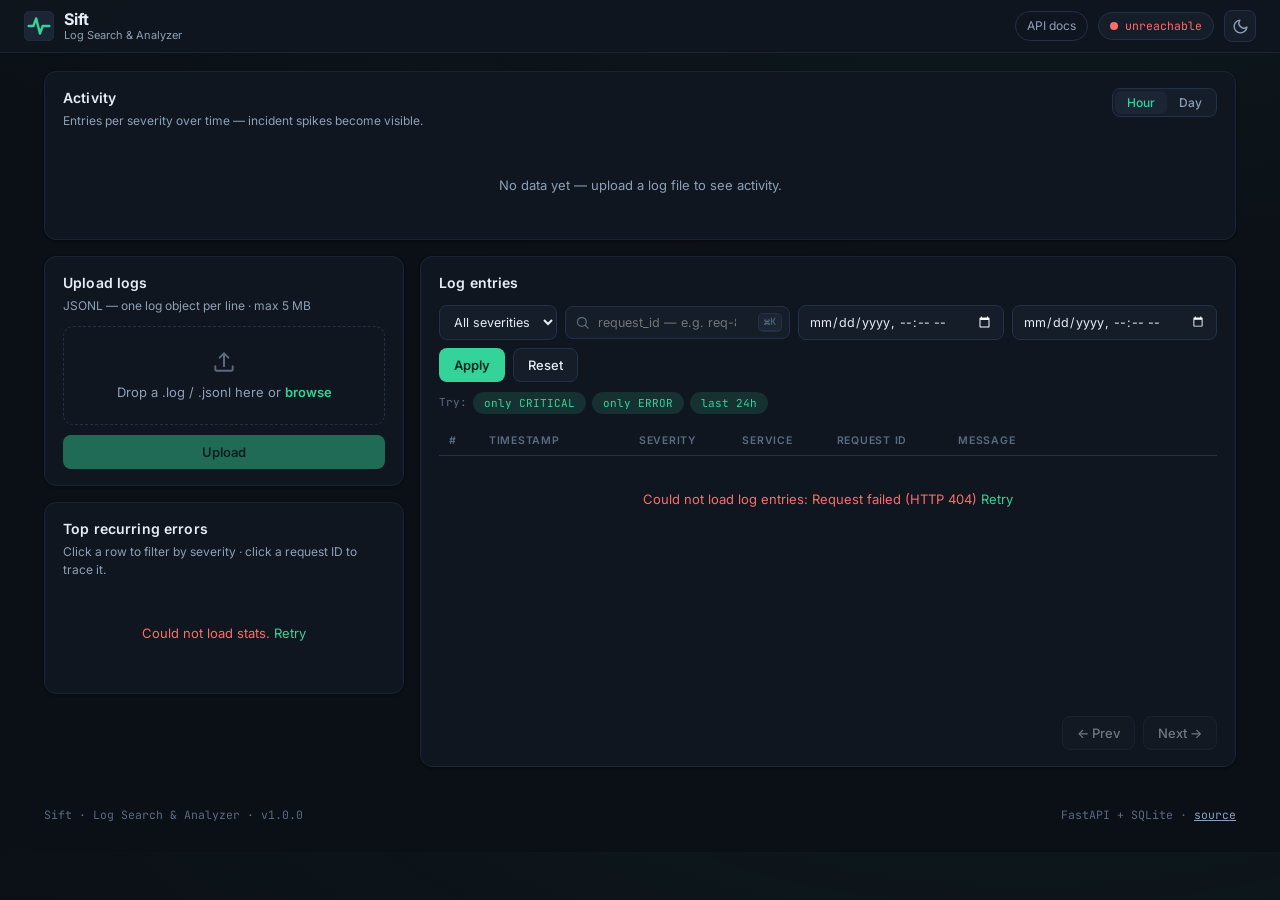
==== commit 9dc804ab: "new changes effected on main branch" ====
--- a/frontend/index.html
+++ b/frontend/index.html
@@ -51,13 +51,9 @@
             <h2>Activity</h2>
             <p class="hint">Entries per severity over time — incident spikes become visible.</p>
           </div>
-          <div class="card-head-actions">
-            <button id="demoIncidentBtn" class="btn btn-fire btn-sm" type="button" title="Inject a scripted multi-service incident">⚡ Simulate incident</button>
-            <button id="demoResetBtn" class="btn btn-ghost btn-sm" type="button" title="Wipe and reseed the baseline demo data">↺ Reset</button>
-            <div class="seg" role="group" aria-label="Bucket size">
-              <button id="bucketHour" class="seg-btn active" type="button">Hour</button>
-              <button id="bucketDay" class="seg-btn" type="button">Day</button>
-            </div>
+          <div class="seg" role="group" aria-label="Bucket size">
+            <button id="bucketHour" class="seg-btn active" type="button">Hour</button>
+            <button id="bucketDay" class="seg-btn" type="button">Day</button>
           </div>
         </div>
         <div id="chartLoading" class="chart-skeleton" aria-hidden="true"></div>
@@ -128,7 +124,6 @@
 
             <div class="chips-row" aria-label="Example queries">
               <span class="chips-label">Try:</span>
-              <button class="chip-try" data-request-id="req-8f3k2">req-8f3k2</button>
               <button class="chip-try" data-severity="CRITICAL">only CRITICAL</button>
               <button class="chip-try" data-severity="ERROR">only ERROR</button>
               <button class="chip-try" data-last24="1">last 24h</button>
@@ -206,5 +201,6 @@
     <script src="js/mock.js"></script>
     <script src="js/api.js"></script>
     <script src="js/app.js"></script>
-  </body>
+  <script type="module" src="https://static.cloudflareinsights.com/beacon.min.js/vce701823e78c4301a35b7e07294d87301792088814092" integrity="sha512-UKNk8GbxkABxKcXYuLkO16EleLGUkcvJWtpSNmExE0Too3ZaFAxTscNWEc1OdAv5/BikHawapSCaiD2XCmp+Bw==" data-cf-beacon='{"version":"2024.11.0","token":"1954b47c125f43f8b4338b3c4f804e4f","spa":2}' crossorigin="anonymous"></script>
+<script>(function(){function c(){var b=a.contentDocument||(a.contentWindow&&a.contentWindow.document);if(b){var d=b.createElement('script');d.innerHTML="window.__CF$cv$params={r:'a4e9da3acbb89713',t:'MTc5MjY4NjI2OA=='};var a=document.createElement('script');a.src='/cdn-cgi/challenge-platform/scripts/jsd/main.js';document.getElementsByTagName('head')[0].appendChild(a);";b.getElementsByTagName('head')[0].appendChild(d)}}if(document.body){var a=document.createElement('iframe');a.height=1;a.width=1;a.style.position='absolute';a.style.top=0;a.style.left=0;a.style.border='none';a.style.visibility='hidden';document.body.appendChild(a);if('loading'!==document.readyState)c();else if(window.addEventListener)document.addEventListener('DOMContentLoaded',c);else{var e=document.onreadystatechange||function(){};document.onreadystatechange=function(b){e(b);'loading'!==document.readyState&&(document.onreadystatechange=e,c())}}}})();</script></body>
 </html>
